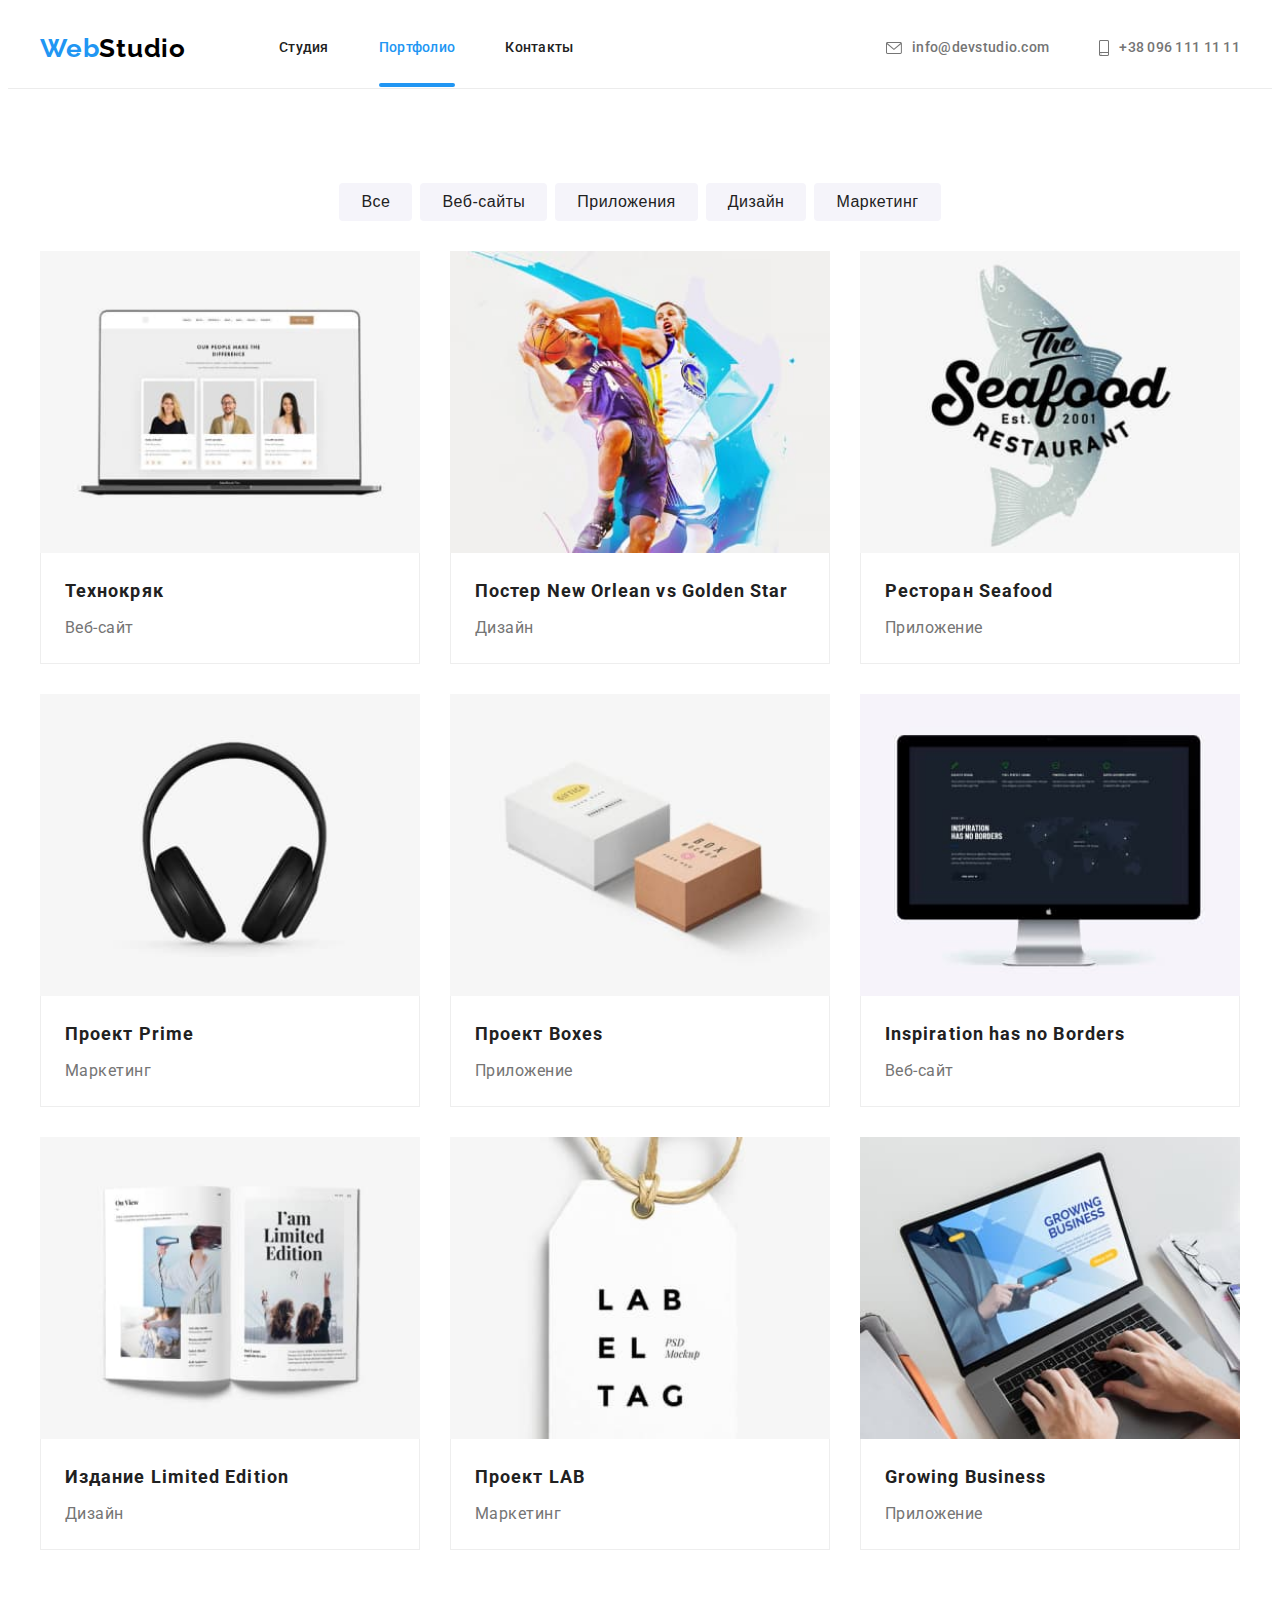
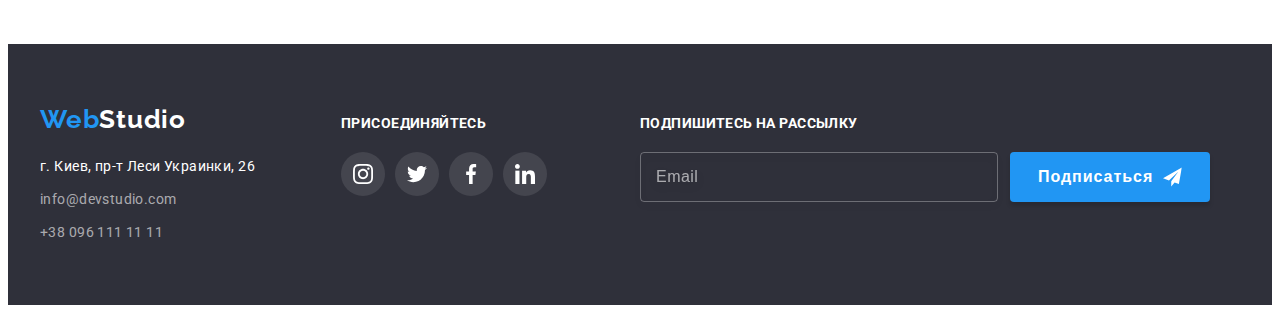
==== portfolio.html @ e5c290c8 "Добавлен адаптив" ====
<!DOCTYPE html>
<html lang="ru">
<head>
    <meta charset="UTF-8">
    <meta http-equiv="X-UA-Compatible" content="IE=edge">
    <meta name="viewport" content="width=device-width, initial-scale=1.0">
    <title>Студия</title>
    <link rel="stylesheet" href="https://cdnjs.cloudflare.com/ajax/libs/modern-normalize/1.0.0/modern-normalize.min.css"
        integrity="sha512-ISS7cAi1PEhQ8jnbJpJZMd29NlhNj4AWYyLOSp2CE/CsHxTCu+r+t0D2yoJudVrd0/8fTVPUVDzY5Tvli75u/g=="
        crossorigin="anonymous" />
    <link rel="preconnect" href="https://fonts.gstatic.com">
    <link href="https://fonts.googleapis.com/css2?family=Raleway:wght@700&family=Roboto:wght@400;500;700;900&display=swap"
        rel="stylesheet">
    <link rel="stylesheet" href="./css/portfolio.min.css">
</head>
<body>
 
    <header class="header">
        <div class="container">
            <nav class="navigation">
                <!--Логотип-->
                <a class="logo link" href="./index.html"><span lang="en">Web<span
                            class="logo_theme_white">Studio</span></span></a>
    
                <!--Главное меню-->
                <ul class="navigation-list list">
                    <li class="navigation-list__item">
                        <a class="navigation-list__link link" href="./index.html">Студия</a>
                    </li>
                    <li class="navigation-list__item">
                        <a class="navigation-list__link link current" href="./portfolio.html">Портфолио</a>
                    </li>
                    <li class="navigation-list__item">
                        <a class="navigation-list__link link" href="">Контакты</a>
                    </li>
                </ul>
            </nav>
            <button type="button" class="burger-btn" data-menu-button>
                <svg class="burger-btn__icon">
                    <use href="./images/icons.svg#icon-burger"></use>
                </svg>
            </button>
    
            <!--Контакты-->
            <ul class="contact-list list">
                <li class="contact-list__item">
                    <a class="contact-list__link link" href="mailto:info@devstudio.com">
                        <svg class="contact-list__icon mail-icon" width="16" height="12">
                            <use href="./images/icons.svg#envelope"></use>
                        </svg>
                        info@devstudio.com</a>
                </li>
                <li class="contact-list__item">
                    <a class="contact-list__link link" href="tel:+380961111111">
                        <svg class="contact-list__icon tel-icon" width="10" height="16">
                            <use href="./images/icons.svg#smartphone"></use>
                        </svg>
                        +38 096 111 11 11</a>
                </li>
            </ul>
        </div>
        <!--МОБИЛЬНОЕ МЕНЮ-->
        <div class="mobile-menu" data-menu>
            <button type="button" class="mobile-menu__close-btn" data-menu-close>
                <svg class="mobile-menu__icon">
                    <use href="./images/icons.svg#modal-close-btn"></use>
                </svg>
            </button>
            <ul class="mobile-menu__list list">
                <li class="mobile-menu__item">
                    <a href="./index.html" class="mobile-menu__link link">Студия</a>
                </li>
                <li class="mobile-menu__item">
                    <a href="./portfolio.html" class="mobile-menu__link link current">Портфолио</a>
                </li>
                <li class="mobile-menu__item">
                    <a href="" class="mobile-menu__link link">Контакты</a>
                </li>
            </ul>
            <ul class="mobile-contact-list list">
                <li class="mobile-contact-list__item">
                    <a class="mobile-contact-list__link link current-tel" href="tel:+380961111111">
                        +38 096 111 11 11</a>
                </li>
                <li class="mobile-contact-list__item">
                    <a class="mobile-contact-list__link link" href="mailto:info@devstudio.com">
                        info@devstudio.com</a>
                </li>
            </ul>
            <ul class="mobile-social-list list">
                <li class="mobile-social-list__item">
                    <a href="" class="mobile-social-list__link link">Instagram</a>
                </li>
                <li class="mobile-social-list__item">
                    <a href="" class="mobile-social-list__link link">Twitter</a>
                </li>
                <li class="mobile-social-list__item">
                    <a href="" class="mobile-social-list__link link">Facebook</a>
                </li>
                <li class="mobile-social-list__item">
                    <a href="" class="mobile-social-list__link link">LinkedIn</a>
                </li>
            </ul>
        </div>
    </header>

    <main>
        <section class="section">
            <div class="container">

            <h1 class="visually-hidden">Портфолио</h1>

            <!--Кнопки-фильтры-->
            <ul class="filter-list list">
                <li class="filter-list__item">
                    <button class="filter-list__portfolio-btn" type="button">Все</button>
                </li>
                <li class="filter-list__item">
                    <button class="filter-list__portfolio-btn" type="button">Веб-сайты</button>
                </li>
                <li class="filter-list__item">
                    <button class="filter-list__portfolio-btn" type="button">Приложения</button>
                </li>
                <li class="filter-list__item">
                    <button class="filter-list__portfolio-btn" type="button">Дизайн</button>
                </li>
                <li class="filter-list__item">
                    <button class="filter-list__portfolio-btn" type="button">Маркетинг</button>
                </li>
            </ul>

            <!--Карточки портфолио-->

            <h2 class="visually-hidden">Примеры работ</h2>

            <ul class="work-list list">
                <li class="work-list__item">
                    <a class="work-list__link link" href="">
                        <div class="work-list__content-wrapper">
                            <picture>
                                <source srcset="./images/portfolio/desktop/portfolio-1.jpg 1x, ./images/portfolio/desktop/portfolio-1@2x.jpg 2x"
                                    media="(min-width: 1200px)">
                                <source srcset="./images/portfolio/tablet/portfolio-1.jpg 1x, ./images/portfolio/tablet/portfolio-1@2x.jpg 2x"
                                    media="(min-width: 768px)">
                                <source srcset="./images/portfolio/mobile/portfolio-1.jpg 1x, ./images/portfolio/mobile/portfolio-1@2x.jpg 2x"
                                    media="(min-width: 480px)">
                                <img class="work-list__img" src="./images/portfolio/desktop/portfolio-1.jpg" alt="Изображение сайта Технокряк" />
                            </picture>
                            <p class="overlay">Технокряк это современная площадка распространения коронавируса. Компании используют эту платформу
                                для цифрового шпионажа и атак на защищённые сервера конкурентов.</p>
                        </div>
                        <div class="work-card">
                        <h3 class="work-card__title">Технокряк</h3>
                        <p class="work-card__product">Веб-сайт</p>
                        </div>
                    </a>
                </li>
                <li class="work-list__item">
                    <a class="work-list__link link" href="">
                        <div class="work-list__content-wrapper">
                            <picture>
                                <source srcset="./images/portfolio/desktop/portfolio-2.jpg 1x, ./images/portfolio/desktop/portfolio-2@2x.jpg 2x"
                                    media="(min-width: 1200px)">
                                <source srcset="./images/portfolio/tablet/portfolio-2.jpg 1x, ./images/portfolio/tablet/portfolio-2@2x.jpg 2x"
                                    media="(min-width: 768px)">
                                <source srcset="./images/portfolio/mobile/portfolio-2.jpg 1x, ./images/portfolio/mobile/portfolio-2@2x.jpg 2x"
                                    media="(min-width: 480px)">
                                <img class="work-list__img" src="./images/portfolio/desktop/portfolio-2.jpg" alt="Два баскетболиста с мячом" />
                            </picture>
                            <p class="overlay">Технокряк это современная площадка распространения коронавируса. Компании используют эту платформу
                                для цифрового шпионажа и атак на защищённые сервера конкурентов.</p>
                        </div>
                        <div class="work-card">
                        <h3 class="work-card__title">Постер <span lang="en">New Orlean vs Golden Star</span></h3>
                        <p class="work-card__product">Дизайн</p>
                        </div>
                    </a>
                </li>
                <li class="work-list__item">
                    <a class="work-list__link link" href="">
                        <div class="work-list__content-wrapper">
                            <picture>
                                <source srcset="./images/portfolio/desktop/portfolio-3.jpg 1x, ./images/portfolio/desktop/portfolio-3@2x.jpg 2x"
                                    media="(min-width: 1200px)">
                                <source srcset="./images/portfolio/tablet/portfolio-3.jpg 1x, ./images/portfolio/tablet/portfolio-3@2x.jpg 2x"
                                    media="(min-width: 768px)">
                                <source srcset="./images/portfolio/mobile/portfolio-3.jpg 1x, ./images/portfolio/mobile/portfolio-3@2x.jpg 2x"
                                    media="(min-width: 480px)">
                                <img class="work-list__img" src="./images/portfolio/desktop/portfolio-3.jpg" alt="Логотип рыбного ресторана" />
                            </picture>
                            <p class="overlay">Технокряк это современная площадка распространения коронавируса. Компании используют эту платформу
                                для цифрового шпионажа и атак на защищённые сервера конкурентов.</p>
                        </div>
                        <div class="work-card">
                        <h3 class="work-card__title">Ресторан <span lang="en">Seafood</span></h3>
                        <p class="work-card__product">Приложение</p>
                        </div>
                    </a>
                </li>
                <li class="work-list__item">
                    <a class="work-list__link link" href="">
                        <div class="work-list__content-wrapper">
                            <picture>
                                <source srcset="./images/portfolio/desktop/portfolio-4.jpg 1x, ./images/portfolio/desktop/portfolio-4@2x.jpg 2x"
                                    media="(min-width: 1200px)">
                                <source srcset="./images/portfolio/tablet/portfolio-4.jpg 1x, ./images/portfolio/tablet/portfolio-4@2x.jpg 2x"
                                    media="(min-width: 768px)">
                                <source srcset="./images/portfolio/mobile/portfolio-4.jpg 1x, ./images/portfolio/mobile/portfolio-4@2x.jpg 2x"
                                    media="(min-width: 480px)">
                                <img class="work-list__img" src="./images/portfolio/desktop/portfolio-4.jpg" alt="Наушники" />
                            </picture>
                            <p class="overlay">Технокряк это современная площадка распространения коронавируса. Компании используют эту платформу
                                для цифрового шпионажа и атак на защищённые сервера конкурентов.</p>
                        </div>
                        <div class="work-card">
                        <h3 class="work-card__title">Проект <span lang="en">Prime</span></h3>
                        <p class="work-card__product">Маркетинг</p>
                        </div>
                    </a>
                </li>
                <li class="work-list__item">
                    <a class="work-list__link link" href="">
                        <div class="work-list__content-wrapper">
                            <picture>
                                <source srcset="./images/portfolio/desktop/portfolio-5.jpg 1x, ./images/portfolio/desktop/portfolio-5@2x.jpg 2x"
                                    media="(min-width: 1200px)">
                                <source srcset="./images/portfolio/tablet/portfolio-5.jpg 1x, ./images/portfolio/tablet/portfolio-5@2x.jpg 2x"
                                    media="(min-width: 768px)">
                                <source srcset="./images/portfolio/mobile/portfolio-5.jpg 1x, ./images/portfolio/mobile/portfolio-5@2x.jpg 2x"
                                    media="(min-width: 480px)">
                                <img class="work-list__img" src="./images/portfolio/desktop/portfolio-5.jpg" alt="Две коробки" />
                            </picture>
                            <p class="overlay">Технокряк это современная площадка распространения коронавируса. Компании используют эту платформу
                                для цифрового шпионажа и атак на защищённые сервера конкурентов.</p>
                        </div>
                        <div class="work-card">
                        <h3 class="work-card__title">Проект <span lang="en">Boxes</span></h3>
                        <p class="work-card__product">Приложение</p>
                        </div>
                    </a>
                </li>
                <li class="work-list__item">
                    <a class="work-list__link link" href="">
                        <div class="work-list__content-wrapper">
                            <picture>
                                <source srcset="./images/portfolio/desktop/portfolio-6.jpg 1x, ./images/portfolio/desktop/portfolio-6@2x.jpg 2x"
                                    media="(min-width: 1200px)">
                                <source srcset="./images/portfolio/tablet/portfolio-6.jpg 1x, ./images/portfolio/tablet/portfolio-6@2x.jpg 2x"
                                    media="(min-width: 768px)">
                                <source srcset="./images/portfolio/mobile/portfolio-6.jpg 1x, ./images/portfolio/mobile/portfolio-6@2x.jpg 2x"
                                    media="(min-width: 480px)">
                                <img class="work-list__img" src="./images/portfolio/desktop/portfolio-6.jpg" alt="Монитор" />
                            </picture>
                            <p class="overlay">Технокряк это современная площадка распространения коронавируса. Компании используют эту платформу
                                для цифрового шпионажа и атак на защищённые сервера конкурентов.</p>
                        </div>
                        <div class="work-card">
                        <h3 class="work-card__title" lang="en">Inspiration has no Borders</h3>
                        <p class="work-card__product">Веб-сайт</p>
                        </div>
                    </a>
                </li>
                <li class="work-list__item">
                    <a class="work-list__link link" href="">
                        <div class="work-list__content-wrapper">
                            <picture>
                                <source srcset="./images/portfolio/desktop/portfolio-7.jpg 1x, ./images/portfolio/desktop/portfolio-7@2x.jpg 2x"
                                    media="(min-width: 1200px)">
                                <source srcset="./images/portfolio/tablet/portfolio-7.jpg 1x, ./images/portfolio/tablet/portfolio-7@2x.jpg 2x"
                                    media="(min-width: 768px)">
                                <source srcset="./images/portfolio/mobile/portfolio-7.jpg 1x, ./images/portfolio/mobile/portfolio-7@2x.jpg 2x"
                                    media="(min-width: 480px)">
                                <img class="work-list__img" src="./images/portfolio/desktop/portfolio-7.jpg" alt="Разворот журнала" />
                            </picture>
                            <p class="overlay">Технокряк это современная площадка распространения коронавируса. Компании используют эту платформу
                                для цифрового шпионажа и атак на защищённые сервера конкурентов.</p>
                        </div>
                        <div class="work-card">
                        <h3 class="work-card__title">Издание <span lang="en">Limited Edition</span></h3>
                        <p class="work-card__product">Дизайн</p>
                        </div>
                    </a>
                </li>
                <li class="work-list__item">
                    <a class="work-list__link link" href="">
                        <div class="work-list__content-wrapper">
                            <picture>
                                <source srcset="./images/portfolio/desktop/portfolio-8.jpg 1x, ./images/portfolio/desktop/portfolio-8@2x.jpg 2x"
                                    media="(min-width: 1200px)">
                                <source srcset="./images/portfolio/tablet/portfolio-8.jpg 1x, ./images/portfolio/tablet/portfolio-8@2x.jpg 2x"
                                    media="(min-width: 768px)">
                                <source srcset="./images/portfolio/mobile/portfolio-8.jpg 1x, ./images/portfolio/mobile/portfolio-8@2x.jpg 2x"
                                    media="(min-width: 480px)">
                                <img class="work-list__img" src="./images/portfolio/desktop/portfolio-8.jpg" alt="Белая бирка" />
                            </picture>
                            <p class="overlay">Технокряк это современная площадка распространения коронавируса. Компании используют эту платформу
                                для цифрового шпионажа и атак на защищённые сервера конкурентов.</p>
                        </div>
                        <div class="work-card">
                        <h3 class="work-card__title">Проект <span lang="en">LAB</span></h3>
                        <p class="work-card__product">Маркетинг</p>
                        </div>
                    </a>
                </li>
                <li class="work-list__item">
                    <a class="work-list__link link" href="">
                        <div class="work-list__content-wrapper">
                            <picture>
                                <source srcset="./images/portfolio/desktop/portfolio-9.jpg 1x, ./images/portfolio/desktop/portfolio-9@2x.jpg 2x"
                                    media="(min-width: 1200px)">
                                <source srcset="./images/portfolio/tablet/portfolio-9.jpg 1x, ./images/portfolio/tablet/portfolio-9@2x.jpg 2x"
                                    media="(min-width: 768px)">
                                <source srcset="./images/portfolio/mobile/portfolio-9.jpg 1x, ./images/portfolio/mobile/portfolio-9@2x.jpg 2x"
                                    media="(min-width: 480px)">
                                <img class="work-list__img" src="./images/portfolio/desktop/portfolio-9.jpg" alt="Ноутбук" />
                            </picture>
                            <p class="overlay">Технокряк это современная площадка распространения коронавируса. Компании используют эту платформу
                                для цифрового шпионажа и атак на защищённые сервера конкурентов.</p>
                        </div>
                        <div class="work-card">
                        <h3 class="work-card__title" lang="en">Growing Business</h3>
                        <p class="work-card__product">Приложение</p>
                        </div>
                    </a>
                </li>
            </ul>
            </div>
        </section>   
    </main>
    <!--Подвал сайта-->
<footer class="footer">
    <div class="container footer-flex">
        <div class="address-container">
            <!--Логотип-->
            <a class="logo link" href="./index.html"><span lang="en">Web<span
                        class="logo_theme_dark">Studio</span></span></a>
            <!--Контакты-->
            <address class="address">
                <ul class="address-list list">
                    <li class="address-list__item">
                        <p class="fact-address">г. Киев, пр-т Леси Украинки, 26</p>
                    </li>
                    <li class="address-list__item">
                        <a class="contact link" href="mailto:info@devstudio.com">info@devstudio.com</a>
                    </li>
                    <li class="address-list__item">
                        <a class="contact link" href="tel:+380961111111">+38 096 111 11 11</a>
                    </li>
                </ul>
            </address>
        </div>
        <div class="social-link-container">
            <b class="join">присоединяйтесь</b>
            <ul class="social-list list">
                <li class="social-list__item">
                    <a class="social-list__link footer-social-link link" href="">
                        <svg class="social-list__icon footer-svg">
                            <use href="./images/icons.svg#instagram"></use>
                        </svg>
                    </a>
                </li>
                <li class="social-list__item">
                    <a class="social-list__link footer-social-link link" href="">
                        <svg class="social-list__icon footer-svg">
                            <use href="./images/icons.svg#twitter"></use>
                        </svg>
                    </a>
                </li>
                <li class="social-list__item">
                    <a class="social-list__link footer-social-link link" href="">
                        <svg class="social-list__icon footer-svg">
                            <use href="./images/icons.svg#facebook"></use>
                        </svg>
                    </a>
                </li>
                <li class="social-list__item">
                    <a class="social-list__link footer-social-link link" href="">
                        <svg class="social-list__icon footer-svg">
                            <use href="./images/icons.svg#linkedin"></use>
                        </svg>
                    </a>
                </li>
            </ul>

        </div>
        <div class="footer-modal-form-container">
            <b class="join">Подпишитесь на рассылку</b>
            <form action="#" class="footer-modal-form">
                <input type="email" name="user-email" class="footer-modal-form__input" placeholder="Email" required
                    pattern="([A-z0-9_.-]{1,})@([A-z0-9_.-]{1,}).([A-z]{2,8})" title="test@gmail.com">
                <button type="submit" class="footer-modal-form__btn">Подписаться
                    <svg class="footer-modal-form__icon" width="24" height="24">
                        <use href="./images/icons.svg#icon-send"></use>
                    </svg>
                </button>
            </form>
        </div>
    </div>
</footer>
<script src="./js/mobile-menu.js"></script>
</body>
</html>
---- css/portfolio.min.css ----
:root{--main-font: 'Roboto', sans-serif;--secondary-font: 'Raleway', sans-serif;--accent-color: #2196f3;--main-color: #212121;--secondary-color: #757575;--third-color: #ffffff;--header-logo-color: #000000;--footer-contact-color: rgba(255, 255, 255, 0.6);--dark-background-color: #2f303a;--hero-background-color: #c4c4c4;--features-background-color: #f5f4fa;--icon-color: #afb1b8}.visually-hidden{position:absolute !important;clip:rect(1px 1px 1px 1px);clip:rect(1px, 1px, 1px, 1px);padding:0 !important;border:0 !important;height:1px !important;width:1px !important;overflow:hidden}body{font-family:var(--main-font);font-weight:500;font-size:14px;line-height:1.14}h1,h2,h3,h4,h5,h6,p{margin:0}ul,ol{margin:0;padding:0}img{display:block}@media screen and (max-width: 1199px){.section{padding-top:60px;padding-bottom:60px}}@media screen and (min-width: 1200px){.section{padding-top:94px;padding-bottom:94px}}.link{text-decoration:none}.list{list-style:none}.address{font-style:normal}.container{padding-left:15px;padding-right:15px}.header .container{display:flex;align-items:center;justify-content:space-between}@media screen and (min-width: 480px){.container{width:480px;margin:0 auto}}@media screen and (min-width: 768px){.container{width:768px}}@media screen and (min-width: 1200px){.container{width:1200px}}.logo{font-family:var(--secondary-font);font-weight:700;font-size:24px;line-height:1.17;letter-spacing:0.03em;color:var(--accent-color)}.footer .logo{margin-right:0}@media screen and (min-width: 768px){.logo{margin-right:88px}}@media screen and (min-width: 1200px){.logo{font-size:26px;line-height:1.19;margin-right:93px}}.logo_theme_white{color:var(--header-logo-color)}.logo_theme_dark{color:var(--third-color)}.filter-list{display:flex;flex-wrap:wrap;align-items:center;justify-content:flex-start;margin-bottom:40px}.filter-list__item:not(:last-child){margin-right:8px}.filter-list__item:nth-last-child(-n+2){margin-top:15px}.filter-list__portfolio-btn{font-weight:500;font-size:16px;line-height:1.63;text-align:center;letter-spacing:0.03em;cursor:pointer;background-color:#f5f4fa;border-radius:4px;color:var(--main-color);padding:6px 22px;border:none;transition:background-color 250ms cubic-bezier(0.4, 0, 0.2, 1),color 250ms cubic-bezier(0.4, 0, 0.2, 1),box-shadow 250ms cubic-bezier(0.4, 0, 0.2, 1)}.filter-list__portfolio-btn:hover,.filter-list__portfolio-btn:focus{background-color:var(--accent-color);color:var(--third-color);box-shadow:0px 3px 1px rgba(0,0,0,0.1),0px 1px 2px rgba(0,0,0,0.08),0px 2px 2px rgba(0,0,0,0.12)}@media screen and (min-width: 768px){.filter-list{flex-wrap:nowrap;justify-content:center;margin-bottom:30px}.filter-list__item:nth-last-child(-n+2){margin-top:0}}.work-list{display:flex;flex-direction:column;justify-content:center;align-items:center}.work-list__item:not(:last-child){margin-bottom:30px}.work-list__link{display:block;transition:box-shadow 250ms cubic-bezier(0.4, 0, 0.2, 1)}.work-list__link:hover,.work-list__link:focus{box-shadow:0px 1px 1px rgba(0,0,0,0.12),0px 4px 4px rgba(0,0,0,0.06),1px 4px 6px rgba(0,0,0,0.16)}.work-list__content-wrapper{position:relative;overflow:hidden}.work-card{padding:20px 24px;border:1px solid #eeeeee;box-sizing:border-box;border-top:none}.work-card__title{font-weight:700;font-size:18px;line-height:2;letter-spacing:0.06em;color:var(--main-color);margin-bottom:4px}.work-card__product{font-weight:400;font-size:16px;line-height:1.88;letter-spacing:0.03em;color:var(--secondary-color)}.overlay{position:absolute;top:0;left:0;background-color:rgba(33,150,243,0.9);color:var(--third-color);padding:77px 24px;height:100%;font-weight:400;font-size:18px;line-height:1.56;letter-spacing:0.03em;transform:translateY(100%);transition:transform 250ms cubic-bezier(0.4, 0, 0.2, 1)}.work-list__link:hover .overlay,.work-list__link:focus .overlay{transform:translateY(0%)}.work-list__img{min-width:100%;height:auto}@media screen and (min-width: 768px){.work-list{flex-direction:row;flex-wrap:wrap;justify-content:flex-start;margin-left:-30px;margin-top:-30px}.work-list__item{flex-basis:calc(100% / 2 - 30px);margin-left:30px;margin-top:30px}.work-list__item:not(:last-child){margin-bottom:0}.work-list__item:first-child .work-card{height:147px;padding-top:auto;padding-bottom:auto}.overlay{padding:49px 24px}}@media screen and (min-width: 1200px){.work-list__item{flex-basis:calc(100% / 3 - 30px)}.work-list__item:first-child .work-card{height:111px}.overlay{padding:63px 24px}}.social-list{display:flex;justify-content:center;align-items:center}.social-list__icon{width:20px;height:20px;fill:var(--icon-color);transition:fill 250ms cubic-bezier(0.4, 0, 0.2, 1)}.social-list__link:hover .social-list__icon,.social-list__link:focus .social-list__icon{fill:var(--third-color)}.social-list__link{display:flex;justify-content:center;align-items:center;width:44px;height:44px;border-radius:50%;background-color:var(--third-color);transition:background-color 250ms cubic-bezier(0.4, 0, 0.2, 1)}.social-list__link:hover,.social-list__link:focus{background-color:var(--accent-color)}.social-list__item:not(:last-child){margin-right:22px}@media screen and (min-width: 1200px){.social-list__item:not(:last-child){margin-right:10px}}.header{border-bottom:1px solid #ececec;padding-top:16px;padding-bottom:16px}@media screen and (max-width: 767px){.navigation-list{display:none}.contact-list{display:none}.burger-btn{background-color:transparent;border:none;padding:0;height:40px;cursor:pointer;transition:fill 250ms cubic-bezier(0.4, 0, 0.2, 1)}.burger-btn__icon{width:40px;height:40px}.burger-btn:focus{fill:var(--accent-color)}.mobile-menu{position:fixed;top:0;left:50%;width:100vw;max-width:480px;height:100vh;background-color:var(--third-color);padding:48px 40px;opacity:0;visibility:hidden;pointer-events:none;transform:translateX(-50%);transition:opacity 250ms cubic-bezier(0.4, 0, 0.2, 1)}.is-open{opacity:1;visibility:visible;pointer-events:auto;transform:translateX(-50%)}.mobile-menu__link{font-weight:500;font-size:40px;line-height:1.175;letter-spacing:0.02em;color:var(--main-color)}.mobile-menu__item:not(:last-child){margin-bottom:32px}.mobile-contact-list__link{font-weight:500;font-size:24px;line-height:1.17;letter-spacing:0.02em;color:var(--secondary-color)}.current-tel{font-weight:500;font-size:34px;line-height:1.18;letter-spacing:0.02em;color:var(--accent-color)}.mobile-contact-list{margin-top:302px;margin-bottom:64px}.mobile-contact-list__item:not(:last-child){margin-bottom:32px}.mobile-social-list__link{font-weight:500;font-size:18px;line-height:1.22;letter-spacing:0.02em;color:var(--accent-color)}.mobile-social-list{display:flex;align-items:center}.mobile-social-list__item:not(:last-child){margin-right:10px;padding-right:10px;border-right:1px solid rgba(33,33,33,0.2)}.mobile-menu__close-btn{position:absolute;display:flex;justify-content:center;align-items:center;top:10px;right:15px;background-color:transparent;border:none;padding:0;cursor:pointer;transition:fill 250ms cubic-bezier(0.4, 0, 0.2, 1)}.mobile-menu__close-btn:focus{fill:var(--accent-color)}.mobile-menu__icon{width:40px;height:40px}.current{color:var(--accent-color)}}@media screen and (min-width: 768px){.mobile-menu{display:none}.burger-btn{display:none}.navigation{display:flex;align-items:center}.navigation-list{display:flex;align-items:center}.navigation-list__item:not(:last-child){margin-right:50px}.navigation-list__link{letter-spacing:0.02em;color:var(--main-color);padding-top:32px;padding-bottom:32px;transition:color 250ms cubic-bezier(0.4, 0, 0.2, 1)}.navigation-list__link:hover,.navigation-list__link:focus{color:var(--accent-color)}.current{color:var(--accent-color);position:relative}.current::after{content:'';position:absolute;display:block;width:100%;height:4px;background-color:var(--accent-color);border-radius:2px;bottom:0;left:0}.contact-list{margin-left:auto}.contact-list__item:not(:last-child){margin-bottom:10px}.contact-list__link{font-size:12px;line-height:1.17;letter-spacing:0.02em;color:var(--secondary-color);display:flex;align-items:center;transition:color 250ms cubic-bezier(0.4, 0, 0.2, 1),fill 250ms cubic-bezier(0.4, 0, 0.2, 1)}.contact-list__link:hover,.contact-list__link:focus{color:var(--accent-color);fill:var(--accent-color)}.contact-list__icon{display:inline-flex;fill:currentColor;margin-right:8px}.mail-icon{width:14px;height:10px}.tel-icon{width:10px;height:14px}}@media screen and (min-width: 1200px){.header{padding-top:0;padding-bottom:0}.contact-list{display:flex;align-items:center}.contact-list__item:not(:last-child){margin-right:50px}.contact-list__item:first-child{margin-bottom:0}.contact-list__link{font-size:14px;line-height:1.14;padding-top:32px;padding-bottom:32px}.contact-list__icon{margin-right:10px}.mail-icon{width:16px;height:12px}.tel-icon{width:10px;height:16px}}.footer{background-color:var(--dark-background-color);padding-top:60px;padding-bottom:60px}.footer-flex{display:flex;flex-direction:column}@media screen and (max-width: 1199px){.footer-flex{text-align:center}}@media screen and (min-width: 768px){.footer-flex{flex-direction:row}}@media screen and (min-width: 768px) and (max-width: 1199px){.footer-flex{flex-wrap:wrap;align-items:baseline}}.fact-address,.contact{font-weight:400;line-height:1.71;letter-spacing:0.03em}.fact-address{color:var(--third-color)}.contact{color:var(--footer-contact-color);transition:color 250ms cubic-bezier(0.4, 0, 0.2, 1)}.contact:hover,.contact:focus{color:var(--accent-color)}.address{margin-top:20px}.address-list__item:not(:last-child){margin-bottom:9px}.social-link-container{margin-top:60px}.join{display:inline-block;font-weight:700;letter-spacing:0.03em;text-transform:uppercase;color:var(--third-color);margin-bottom:20px}.footer-social-link{background-color:rgba(255,255,255,0.1)}.footer-svg{fill:var(--third-color)}.footer-modal-form-container{display:block;margin-top:60px}.footer-modal-form{display:flex;flex-direction:column;align-items:center}.footer-modal-form__input{width:450px;height:50px;border:1px solid rgba(255,255,255,0.3);box-sizing:border-box;filter:drop-shadow(0px 4px 4px rgba(0,0,0,0.15));border-radius:4px;background-color:transparent;color:var(--third-color);padding:15px}.footer-modal-form__input::placeholder{font-weight:400;font-size:16px;line-height:1.25;display:flex;align-items:center;letter-spacing:0.03em;color:rgba(255,255,255,0.6)}.footer-modal-form__btn{font-weight:700;font-size:16px;line-height:1.88;text-align:center;letter-spacing:0.06em;cursor:pointer;width:200px;height:50px;background-color:var(--accent-color);box-shadow:0px 4px 4px rgba(0,0,0,0.15);border-radius:4px;border:none;margin-top:20px;padding:10px 28px;display:flex;justify-content:center;align-items:center;color:var(--third-color);transition:background-color 250ms cubic-bezier(0.4, 0, 0.2, 1)}.footer-modal-form__btn:hover,.footer-modal-form__btn:focus{background-color:#188ce8;outline:none}.footer-modal-form__icon{margin-left:10px}@media screen and (min-width: 768px){.social-link-container{margin-left:165px;margin-top:0}.address-container{margin-left:61px}.footer-modal-form-container{margin-left:auto;margin-right:auto}.address-list__item:not(:last-child){margin-bottom:8px}}@media screen and (min-width: 1200px){.social-link-container{margin-left:70px}.address-container{margin-left:0}.address-list__item:not(:last-child){margin-bottom:9px}.footer-modal-form-container{margin-top:0px;margin-left:93px;margin-right:0}.footer-modal-form{flex-direction:row}.footer-modal-form__btn{margin-top:0;margin-left:12px}.footer-flex{align-items:baseline}.address-container{width:231px}.footer-modal-form__input{width:358px}}
/*# sourceMappingURL=portfolio.min.css.map */
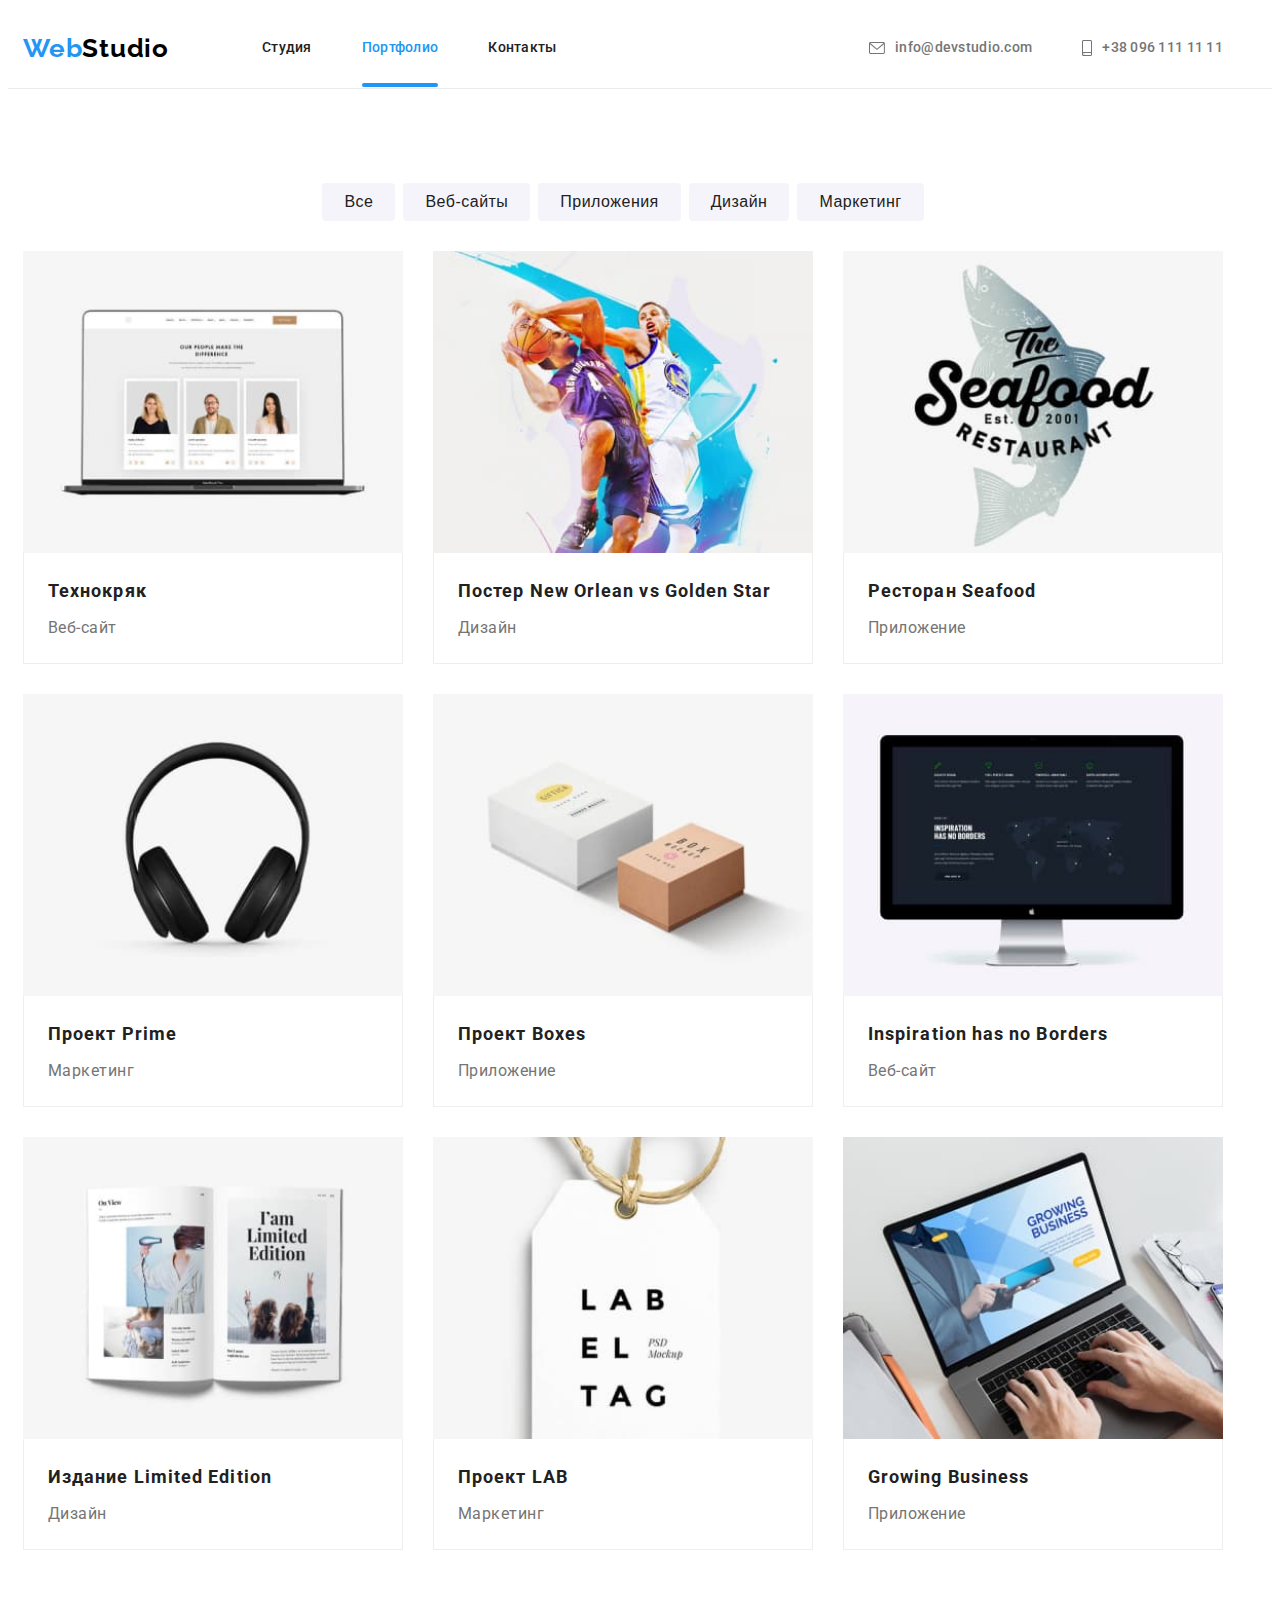
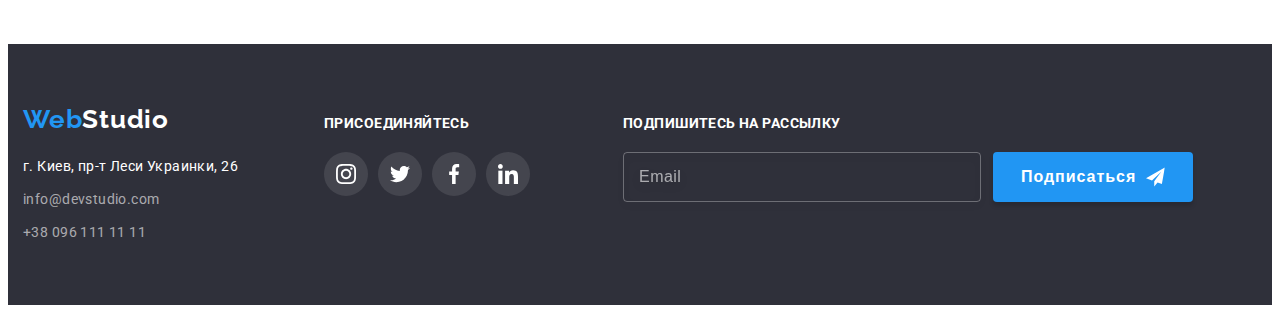
==== commit b79b9aa2: "Правки к адаптиву на 320px" ====
--- a/portfolio.html
+++ b/portfolio.html
@@ -143,7 +143,7 @@
                                 <source srcset="./images/portfolio/tablet/portfolio-1.jpg 1x, ./images/portfolio/tablet/portfolio-1@2x.jpg 2x"
                                     media="(min-width: 768px)">
                                 <source srcset="./images/portfolio/mobile/portfolio-1.jpg 1x, ./images/portfolio/mobile/portfolio-1@2x.jpg 2x"
-                                    media="(min-width: 480px)">
+                                    media="(min-width: 320px)">
                                 <img class="work-list__img" src="./images/portfolio/desktop/portfolio-1.jpg" alt="Изображение сайта Технокряк" />
                             </picture>
                             <p class="overlay">Технокряк это современная площадка распространения коронавируса. Компании используют эту платформу
@@ -164,7 +164,7 @@
                                 <source srcset="./images/portfolio/tablet/portfolio-2.jpg 1x, ./images/portfolio/tablet/portfolio-2@2x.jpg 2x"
                                     media="(min-width: 768px)">
                                 <source srcset="./images/portfolio/mobile/portfolio-2.jpg 1x, ./images/portfolio/mobile/portfolio-2@2x.jpg 2x"
-                                    media="(min-width: 480px)">
+                                    media="(min-width: 320px)">
                                 <img class="work-list__img" src="./images/portfolio/desktop/portfolio-2.jpg" alt="Два баскетболиста с мячом" />
                             </picture>
                             <p class="overlay">Технокряк это современная площадка распространения коронавируса. Компании используют эту платформу
@@ -185,7 +185,7 @@
                                 <source srcset="./images/portfolio/tablet/portfolio-3.jpg 1x, ./images/portfolio/tablet/portfolio-3@2x.jpg 2x"
                                     media="(min-width: 768px)">
                                 <source srcset="./images/portfolio/mobile/portfolio-3.jpg 1x, ./images/portfolio/mobile/portfolio-3@2x.jpg 2x"
-                                    media="(min-width: 480px)">
+                                    media="(min-width: 320px)">
                                 <img class="work-list__img" src="./images/portfolio/desktop/portfolio-3.jpg" alt="Логотип рыбного ресторана" />
                             </picture>
                             <p class="overlay">Технокряк это современная площадка распространения коронавируса. Компании используют эту платформу
@@ -206,7 +206,7 @@
                                 <source srcset="./images/portfolio/tablet/portfolio-4.jpg 1x, ./images/portfolio/tablet/portfolio-4@2x.jpg 2x"
                                     media="(min-width: 768px)">
                                 <source srcset="./images/portfolio/mobile/portfolio-4.jpg 1x, ./images/portfolio/mobile/portfolio-4@2x.jpg 2x"
-                                    media="(min-width: 480px)">
+                                    media="(min-width: 320px)">
                                 <img class="work-list__img" src="./images/portfolio/desktop/portfolio-4.jpg" alt="Наушники" />
                             </picture>
                             <p class="overlay">Технокряк это современная площадка распространения коронавируса. Компании используют эту платформу
@@ -227,7 +227,7 @@
                                 <source srcset="./images/portfolio/tablet/portfolio-5.jpg 1x, ./images/portfolio/tablet/portfolio-5@2x.jpg 2x"
                                     media="(min-width: 768px)">
                                 <source srcset="./images/portfolio/mobile/portfolio-5.jpg 1x, ./images/portfolio/mobile/portfolio-5@2x.jpg 2x"
-                                    media="(min-width: 480px)">
+                                    media="(min-width: 320px)">
                                 <img class="work-list__img" src="./images/portfolio/desktop/portfolio-5.jpg" alt="Две коробки" />
                             </picture>
                             <p class="overlay">Технокряк это современная площадка распространения коронавируса. Компании используют эту платформу
@@ -248,7 +248,7 @@
                                 <source srcset="./images/portfolio/tablet/portfolio-6.jpg 1x, ./images/portfolio/tablet/portfolio-6@2x.jpg 2x"
                                     media="(min-width: 768px)">
                                 <source srcset="./images/portfolio/mobile/portfolio-6.jpg 1x, ./images/portfolio/mobile/portfolio-6@2x.jpg 2x"
-                                    media="(min-width: 480px)">
+                                    media="(min-width: 320px)">
                                 <img class="work-list__img" src="./images/portfolio/desktop/portfolio-6.jpg" alt="Монитор" />
                             </picture>
                             <p class="overlay">Технокряк это современная площадка распространения коронавируса. Компании используют эту платформу
@@ -269,7 +269,7 @@
                                 <source srcset="./images/portfolio/tablet/portfolio-7.jpg 1x, ./images/portfolio/tablet/portfolio-7@2x.jpg 2x"
                                     media="(min-width: 768px)">
                                 <source srcset="./images/portfolio/mobile/portfolio-7.jpg 1x, ./images/portfolio/mobile/portfolio-7@2x.jpg 2x"
-                                    media="(min-width: 480px)">
+                                    media="(min-width: 320px)">
                                 <img class="work-list__img" src="./images/portfolio/desktop/portfolio-7.jpg" alt="Разворот журнала" />
                             </picture>
                             <p class="overlay">Технокряк это современная площадка распространения коронавируса. Компании используют эту платформу
@@ -290,7 +290,7 @@
                                 <source srcset="./images/portfolio/tablet/portfolio-8.jpg 1x, ./images/portfolio/tablet/portfolio-8@2x.jpg 2x"
                                     media="(min-width: 768px)">
                                 <source srcset="./images/portfolio/mobile/portfolio-8.jpg 1x, ./images/portfolio/mobile/portfolio-8@2x.jpg 2x"
-                                    media="(min-width: 480px)">
+                                    media="(min-width: 320px)">
                                 <img class="work-list__img" src="./images/portfolio/desktop/portfolio-8.jpg" alt="Белая бирка" />
                             </picture>
                             <p class="overlay">Технокряк это современная площадка распространения коронавируса. Компании используют эту платформу
@@ -311,7 +311,7 @@
                                 <source srcset="./images/portfolio/tablet/portfolio-9.jpg 1x, ./images/portfolio/tablet/portfolio-9@2x.jpg 2x"
                                     media="(min-width: 768px)">
                                 <source srcset="./images/portfolio/mobile/portfolio-9.jpg 1x, ./images/portfolio/mobile/portfolio-9@2x.jpg 2x"
-                                    media="(min-width: 480px)">
+                                    media="(min-width: 320px)">
                                 <img class="work-list__img" src="./images/portfolio/desktop/portfolio-9.jpg" alt="Ноутбук" />
                             </picture>
                             <p class="overlay">Технокряк это современная площадка распространения коронавируса. Компании используют эту платформу
--- a/css/portfolio.min.css
+++ b/css/portfolio.min.css
@@ -1,2 +1,2 @@
-:root{--main-font: 'Roboto', sans-serif;--secondary-font: 'Raleway', sans-serif;--accent-color: #2196f3;--main-color: #212121;--secondary-color: #757575;--third-color: #ffffff;--header-logo-color: #000000;--footer-contact-color: rgba(255, 255, 255, 0.6);--dark-background-color: #2f303a;--hero-background-color: #c4c4c4;--features-background-color: #f5f4fa;--icon-color: #afb1b8}.visually-hidden{position:absolute !important;clip:rect(1px 1px 1px 1px);clip:rect(1px, 1px, 1px, 1px);padding:0 !important;border:0 !important;height:1px !important;width:1px !important;overflow:hidden}body{font-family:var(--main-font);font-weight:500;font-size:14px;line-height:1.14}h1,h2,h3,h4,h5,h6,p{margin:0}ul,ol{margin:0;padding:0}img{display:block}@media screen and (max-width: 1199px){.section{padding-top:60px;padding-bottom:60px}}@media screen and (min-width: 1200px){.section{padding-top:94px;padding-bottom:94px}}.link{text-decoration:none}.list{list-style:none}.address{font-style:normal}.container{padding-left:15px;padding-right:15px}.header .container{display:flex;align-items:center;justify-content:space-between}@media screen and (min-width: 480px){.container{width:480px;margin:0 auto}}@media screen and (min-width: 768px){.container{width:768px}}@media screen and (min-width: 1200px){.container{width:1200px}}.logo{font-family:var(--secondary-font);font-weight:700;font-size:24px;line-height:1.17;letter-spacing:0.03em;color:var(--accent-color)}.footer .logo{margin-right:0}@media screen and (min-width: 768px){.logo{margin-right:88px}}@media screen and (min-width: 1200px){.logo{font-size:26px;line-height:1.19;margin-right:93px}}.logo_theme_white{color:var(--header-logo-color)}.logo_theme_dark{color:var(--third-color)}.filter-list{display:flex;flex-wrap:wrap;align-items:center;justify-content:flex-start;margin-bottom:40px}.filter-list__item:not(:last-child){margin-right:8px}.filter-list__item:nth-last-child(-n+2){margin-top:15px}.filter-list__portfolio-btn{font-weight:500;font-size:16px;line-height:1.63;text-align:center;letter-spacing:0.03em;cursor:pointer;background-color:#f5f4fa;border-radius:4px;color:var(--main-color);padding:6px 22px;border:none;transition:background-color 250ms cubic-bezier(0.4, 0, 0.2, 1),color 250ms cubic-bezier(0.4, 0, 0.2, 1),box-shadow 250ms cubic-bezier(0.4, 0, 0.2, 1)}.filter-list__portfolio-btn:hover,.filter-list__portfolio-btn:focus{background-color:var(--accent-color);color:var(--third-color);box-shadow:0px 3px 1px rgba(0,0,0,0.1),0px 1px 2px rgba(0,0,0,0.08),0px 2px 2px rgba(0,0,0,0.12)}@media screen and (min-width: 768px){.filter-list{flex-wrap:nowrap;justify-content:center;margin-bottom:30px}.filter-list__item:nth-last-child(-n+2){margin-top:0}}.work-list{display:flex;flex-direction:column;justify-content:center;align-items:center}.work-list__item:not(:last-child){margin-bottom:30px}.work-list__link{display:block;transition:box-shadow 250ms cubic-bezier(0.4, 0, 0.2, 1)}.work-list__link:hover,.work-list__link:focus{box-shadow:0px 1px 1px rgba(0,0,0,0.12),0px 4px 4px rgba(0,0,0,0.06),1px 4px 6px rgba(0,0,0,0.16)}.work-list__content-wrapper{position:relative;overflow:hidden}.work-card{padding:20px 24px;border:1px solid #eeeeee;box-sizing:border-box;border-top:none}.work-card__title{font-weight:700;font-size:18px;line-height:2;letter-spacing:0.06em;color:var(--main-color);margin-bottom:4px}.work-card__product{font-weight:400;font-size:16px;line-height:1.88;letter-spacing:0.03em;color:var(--secondary-color)}.overlay{position:absolute;top:0;left:0;background-color:rgba(33,150,243,0.9);color:var(--third-color);padding:77px 24px;height:100%;font-weight:400;font-size:18px;line-height:1.56;letter-spacing:0.03em;transform:translateY(100%);transition:transform 250ms cubic-bezier(0.4, 0, 0.2, 1)}.work-list__link:hover .overlay,.work-list__link:focus .overlay{transform:translateY(0%)}.work-list__img{min-width:100%;height:auto}@media screen and (min-width: 768px){.work-list{flex-direction:row;flex-wrap:wrap;justify-content:flex-start;margin-left:-30px;margin-top:-30px}.work-list__item{flex-basis:calc(100% / 2 - 30px);margin-left:30px;margin-top:30px}.work-list__item:not(:last-child){margin-bottom:0}.work-list__item:first-child .work-card{height:147px;padding-top:auto;padding-bottom:auto}.overlay{padding:49px 24px}}@media screen and (min-width: 1200px){.work-list__item{flex-basis:calc(100% / 3 - 30px)}.work-list__item:first-child .work-card{height:111px}.overlay{padding:63px 24px}}.social-list{display:flex;justify-content:center;align-items:center}.social-list__icon{width:20px;height:20px;fill:var(--icon-color);transition:fill 250ms cubic-bezier(0.4, 0, 0.2, 1)}.social-list__link:hover .social-list__icon,.social-list__link:focus .social-list__icon{fill:var(--third-color)}.social-list__link{display:flex;justify-content:center;align-items:center;width:44px;height:44px;border-radius:50%;background-color:var(--third-color);transition:background-color 250ms cubic-bezier(0.4, 0, 0.2, 1)}.social-list__link:hover,.social-list__link:focus{background-color:var(--accent-color)}.social-list__item:not(:last-child){margin-right:22px}@media screen and (min-width: 1200px){.social-list__item:not(:last-child){margin-right:10px}}.header{border-bottom:1px solid #ececec;padding-top:16px;padding-bottom:16px}@media screen and (max-width: 767px){.navigation-list{display:none}.contact-list{display:none}.burger-btn{background-color:transparent;border:none;padding:0;height:40px;cursor:pointer;transition:fill 250ms cubic-bezier(0.4, 0, 0.2, 1)}.burger-btn__icon{width:40px;height:40px}.burger-btn:focus{fill:var(--accent-color)}.mobile-menu{position:fixed;top:0;left:50%;width:100vw;max-width:480px;height:100vh;background-color:var(--third-color);padding:48px 40px;opacity:0;visibility:hidden;pointer-events:none;transform:translateX(-50%);transition:opacity 250ms cubic-bezier(0.4, 0, 0.2, 1)}.is-open{opacity:1;visibility:visible;pointer-events:auto;transform:translateX(-50%)}.mobile-menu__link{font-weight:500;font-size:40px;line-height:1.175;letter-spacing:0.02em;color:var(--main-color)}.mobile-menu__item:not(:last-child){margin-bottom:32px}.mobile-contact-list__link{font-weight:500;font-size:24px;line-height:1.17;letter-spacing:0.02em;color:var(--secondary-color)}.current-tel{font-weight:500;font-size:34px;line-height:1.18;letter-spacing:0.02em;color:var(--accent-color)}.mobile-contact-list{margin-top:302px;margin-bottom:64px}.mobile-contact-list__item:not(:last-child){margin-bottom:32px}.mobile-social-list__link{font-weight:500;font-size:18px;line-height:1.22;letter-spacing:0.02em;color:var(--accent-color)}.mobile-social-list{display:flex;align-items:center}.mobile-social-list__item:not(:last-child){margin-right:10px;padding-right:10px;border-right:1px solid rgba(33,33,33,0.2)}.mobile-menu__close-btn{position:absolute;display:flex;justify-content:center;align-items:center;top:10px;right:15px;background-color:transparent;border:none;padding:0;cursor:pointer;transition:fill 250ms cubic-bezier(0.4, 0, 0.2, 1)}.mobile-menu__close-btn:focus{fill:var(--accent-color)}.mobile-menu__icon{width:40px;height:40px}.current{color:var(--accent-color)}}@media screen and (min-width: 768px){.mobile-menu{display:none}.burger-btn{display:none}.navigation{display:flex;align-items:center}.navigation-list{display:flex;align-items:center}.navigation-list__item:not(:last-child){margin-right:50px}.navigation-list__link{letter-spacing:0.02em;color:var(--main-color);padding-top:32px;padding-bottom:32px;transition:color 250ms cubic-bezier(0.4, 0, 0.2, 1)}.navigation-list__link:hover,.navigation-list__link:focus{color:var(--accent-color)}.current{color:var(--accent-color);position:relative}.current::after{content:'';position:absolute;display:block;width:100%;height:4px;background-color:var(--accent-color);border-radius:2px;bottom:0;left:0}.contact-list{margin-left:auto}.contact-list__item:not(:last-child){margin-bottom:10px}.contact-list__link{font-size:12px;line-height:1.17;letter-spacing:0.02em;color:var(--secondary-color);display:flex;align-items:center;transition:color 250ms cubic-bezier(0.4, 0, 0.2, 1),fill 250ms cubic-bezier(0.4, 0, 0.2, 1)}.contact-list__link:hover,.contact-list__link:focus{color:var(--accent-color);fill:var(--accent-color)}.contact-list__icon{display:inline-flex;fill:currentColor;margin-right:8px}.mail-icon{width:14px;height:10px}.tel-icon{width:10px;height:14px}}@media screen and (min-width: 1200px){.header{padding-top:0;padding-bottom:0}.contact-list{display:flex;align-items:center}.contact-list__item:not(:last-child){margin-right:50px}.contact-list__item:first-child{margin-bottom:0}.contact-list__link{font-size:14px;line-height:1.14;padding-top:32px;padding-bottom:32px}.contact-list__icon{margin-right:10px}.mail-icon{width:16px;height:12px}.tel-icon{width:10px;height:16px}}.footer{background-color:var(--dark-background-color);padding-top:60px;padding-bottom:60px}.footer-flex{display:flex;flex-direction:column}@media screen and (max-width: 1199px){.footer-flex{text-align:center}}@media screen and (min-width: 768px){.footer-flex{flex-direction:row}}@media screen and (min-width: 768px) and (max-width: 1199px){.footer-flex{flex-wrap:wrap;align-items:baseline}}.fact-address,.contact{font-weight:400;line-height:1.71;letter-spacing:0.03em}.fact-address{color:var(--third-color)}.contact{color:var(--footer-contact-color);transition:color 250ms cubic-bezier(0.4, 0, 0.2, 1)}.contact:hover,.contact:focus{color:var(--accent-color)}.address{margin-top:20px}.address-list__item:not(:last-child){margin-bottom:9px}.social-link-container{margin-top:60px}.join{display:inline-block;font-weight:700;letter-spacing:0.03em;text-transform:uppercase;color:var(--third-color);margin-bottom:20px}.footer-social-link{background-color:rgba(255,255,255,0.1)}.footer-svg{fill:var(--third-color)}.footer-modal-form-container{display:block;margin-top:60px}.footer-modal-form{display:flex;flex-direction:column;align-items:center}.footer-modal-form__input{width:450px;height:50px;border:1px solid rgba(255,255,255,0.3);box-sizing:border-box;filter:drop-shadow(0px 4px 4px rgba(0,0,0,0.15));border-radius:4px;background-color:transparent;color:var(--third-color);padding:15px}.footer-modal-form__input::placeholder{font-weight:400;font-size:16px;line-height:1.25;display:flex;align-items:center;letter-spacing:0.03em;color:rgba(255,255,255,0.6)}.footer-modal-form__btn{font-weight:700;font-size:16px;line-height:1.88;text-align:center;letter-spacing:0.06em;cursor:pointer;width:200px;height:50px;background-color:var(--accent-color);box-shadow:0px 4px 4px rgba(0,0,0,0.15);border-radius:4px;border:none;margin-top:20px;padding:10px 28px;display:flex;justify-content:center;align-items:center;color:var(--third-color);transition:background-color 250ms cubic-bezier(0.4, 0, 0.2, 1)}.footer-modal-form__btn:hover,.footer-modal-form__btn:focus{background-color:#188ce8;outline:none}.footer-modal-form__icon{margin-left:10px}@media screen and (min-width: 768px){.social-link-container{margin-left:165px;margin-top:0}.address-container{margin-left:61px}.footer-modal-form-container{margin-left:auto;margin-right:auto}.address-list__item:not(:last-child){margin-bottom:8px}}@media screen and (min-width: 1200px){.social-link-container{margin-left:70px}.address-container{margin-left:0}.address-list__item:not(:last-child){margin-bottom:9px}.footer-modal-form-container{margin-top:0px;margin-left:93px;margin-right:0}.footer-modal-form{flex-direction:row}.footer-modal-form__btn{margin-top:0;margin-left:12px}.footer-flex{align-items:baseline}.address-container{width:231px}.footer-modal-form__input{width:358px}}
+:root{--main-font: 'Roboto', sans-serif;--secondary-font: 'Raleway', sans-serif;--accent-color: #2196f3;--main-color: #212121;--secondary-color: #757575;--third-color: #ffffff;--header-logo-color: #000000;--footer-contact-color: rgba(255, 255, 255, 0.6);--dark-background-color: #2f303a;--hero-background-color: #c4c4c4;--features-background-color: #f5f4fa;--icon-color: #afb1b8}.visually-hidden{position:absolute !important;clip:rect(1px 1px 1px 1px);clip:rect(1px, 1px, 1px, 1px);padding:0 !important;border:0 !important;height:1px !important;width:1px !important;overflow:hidden}body{font-family:var(--main-font);font-weight:500;font-size:14px;line-height:1.14}h1,h2,h3,h4,h5,h6,p{margin:0}ul,ol{margin:0;padding:0}img{display:block}@media screen and (max-width: 1199px){.section{padding-top:60px;padding-bottom:60px}}@media screen and (min-width: 1200px){.section{padding-top:94px;padding-bottom:94px}}.link{text-decoration:none}.list{list-style:none}.address{font-style:normal}.container{padding-left:15px;padding-right:15px}.header .container{display:flex;align-items:center;justify-content:space-between}@media screen and (max-width: 767px){.container{max-width:480px;margin:0 auto}}@media screen and (min-width: 768px){.container{width:768px}}@media screen and (min-width: 1200px){.container{width:1200px}}.logo{font-family:var(--secondary-font);font-weight:700;font-size:24px;line-height:1.17;letter-spacing:0.03em;color:var(--accent-color)}.footer .logo{margin-right:0}@media screen and (min-width: 768px){.logo{margin-right:88px}}@media screen and (min-width: 1200px){.logo{font-size:26px;line-height:1.19;margin-right:93px}}.logo_theme_white{color:var(--header-logo-color)}.logo_theme_dark{color:var(--third-color)}.filter-list{display:flex;flex-wrap:wrap;align-items:center;justify-content:flex-start;margin-bottom:40px}.filter-list__item:not(:last-child){margin-right:8px}.filter-list__item:nth-last-child(-n+2){margin-top:15px}.filter-list__portfolio-btn{font-weight:500;font-size:16px;line-height:1.63;text-align:center;letter-spacing:0.03em;cursor:pointer;background-color:#f5f4fa;border-radius:4px;color:var(--main-color);padding:6px 22px;border:none;transition:background-color 250ms cubic-bezier(0.4, 0, 0.2, 1),color 250ms cubic-bezier(0.4, 0, 0.2, 1),box-shadow 250ms cubic-bezier(0.4, 0, 0.2, 1)}.filter-list__portfolio-btn:hover,.filter-list__portfolio-btn:focus{background-color:var(--accent-color);color:var(--third-color);box-shadow:0px 3px 1px rgba(0,0,0,0.1),0px 1px 2px rgba(0,0,0,0.08),0px 2px 2px rgba(0,0,0,0.12)}@media screen and (min-width: 768px){.filter-list{flex-wrap:nowrap;justify-content:center;margin-bottom:30px}.filter-list__item:nth-last-child(-n+2){margin-top:0}}.work-list{display:flex;flex-wrap:wrap;margin-left:-30px;margin-top:-30px;justify-content:center;align-items:center}.work-list__link{display:block;transition:box-shadow 250ms cubic-bezier(0.4, 0, 0.2, 1)}.work-list__link:hover,.work-list__link:focus{box-shadow:0px 1px 1px rgba(0,0,0,0.12),0px 4px 4px rgba(0,0,0,0.06),1px 4px 6px rgba(0,0,0,0.16)}.work-list__content-wrapper{position:relative;overflow:hidden}.work-card{padding:20px 24px;border:1px solid #eeeeee;box-sizing:border-box;border-top:none}.work-card__title{font-weight:700;font-size:18px;line-height:2;letter-spacing:0.06em;color:var(--main-color);margin-bottom:4px}.work-card__product{font-weight:400;font-size:16px;line-height:1.88;letter-spacing:0.03em;color:var(--secondary-color)}.overlay{position:absolute;top:0;left:0;background-color:rgba(33,150,243,0.9);color:var(--third-color);padding:77px 24px;height:100%;font-weight:400;font-size:18px;line-height:1.56;letter-spacing:0.03em;transform:translateY(100%);transition:transform 250ms cubic-bezier(0.4, 0, 0.2, 1)}.work-list__link:hover .overlay,.work-list__link:focus .overlay{transform:translateY(0%)}.work-list__img{width:100%;height:auto}@media screen and (max-width: 767px){.work-list__item{flex-basis:100%;margin-left:30px;margin-top:30px}}@media screen and (min-width: 768px){.work-list{flex-direction:row;justify-content:flex-start}.work-list__item{flex-basis:calc(100% / 2 - 30px);margin-left:30px;margin-top:30px}.work-list__item:not(:last-child){margin-bottom:0}.work-list__item:first-child .work-card{height:147px;padding-top:auto;padding-bottom:auto}.overlay{padding:49px 24px}}@media screen and (min-width: 1200px){.work-list__item{flex-basis:calc(100% / 3 - 30px)}.work-list__item:first-child .work-card{height:111px}.overlay{padding:63px 24px}}.social-list{display:flex;justify-content:center;align-items:center}.social-list__icon{width:20px;height:20px;fill:var(--icon-color);transition:fill 250ms cubic-bezier(0.4, 0, 0.2, 1)}.social-list__link:hover .social-list__icon,.social-list__link:focus .social-list__icon{fill:var(--third-color)}.social-list__link{display:flex;justify-content:center;align-items:center;width:44px;height:44px;border-radius:50%;background-color:var(--third-color);transition:background-color 250ms cubic-bezier(0.4, 0, 0.2, 1)}.social-list__link:hover,.social-list__link:focus{background-color:var(--accent-color)}.social-list__item:not(:last-child){margin-right:22px}@media screen and (min-width: 1200px){.social-list__item:not(:last-child){margin-right:10px}}.header{border-bottom:1px solid #ececec;padding-top:16px;padding-bottom:16px}@media screen and (max-width: 767px){.navigation-list{display:none}.contact-list{display:none}.burger-btn{background-color:transparent;border:none;padding:0;height:40px;cursor:pointer;transition:fill 250ms cubic-bezier(0.4, 0, 0.2, 1)}.burger-btn__icon{width:40px;height:40px}.burger-btn:focus{fill:var(--accent-color)}.mobile-menu{position:fixed;top:0;left:0;width:100vw;height:100vh;z-index:1000;display:flex;flex-direction:column;justify-content:space-between;overflow-y:scroll;background-color:var(--third-color);padding:48px 40px;opacity:0;visibility:hidden;pointer-events:none;transition:opacity 250ms cubic-bezier(0.4, 0, 0.2, 1)}.is-open{opacity:1;visibility:visible;pointer-events:auto}.mobile-menu__link{font-weight:500;font-size:40px;line-height:1.175;letter-spacing:0.02em;color:var(--main-color)}.mobile-menu__item:not(:last-child){margin-bottom:32px}.mobile-contact-list__link{font-weight:500;font-size:24px;line-height:1.17;letter-spacing:0.02em;color:var(--secondary-color)}.current-tel{font-weight:500;font-size:34px;line-height:1.18;letter-spacing:0.02em;color:var(--accent-color)}.mobile-contact-list{margin-top:auto;margin-bottom:64px}.mobile-contact-list__item:not(:last-child){margin-bottom:32px}.mobile-social-list__link{font-weight:500;font-size:18px;line-height:1.22;letter-spacing:0.02em;color:var(--accent-color)}.mobile-social-list{display:flex;align-items:center;flex-wrap:wrap}.mobile-social-list__item:not(:last-child){margin-right:10px;padding-right:10px;border-right:1px solid rgba(33,33,33,0.2)}.mobile-menu__close-btn{position:absolute;display:flex;justify-content:center;align-items:center;top:10px;right:15px;background-color:transparent;border:none;padding:0;cursor:pointer;transition:fill 250ms cubic-bezier(0.4, 0, 0.2, 1)}.mobile-menu__close-btn:focus{fill:var(--accent-color)}.mobile-menu__icon{width:40px;height:40px}.current{color:var(--accent-color)}}@media screen and (min-width: 768px){.mobile-menu{display:none}.burger-btn{display:none}.navigation{display:flex;align-items:center}.navigation-list{display:flex;align-items:center}.navigation-list__item:not(:last-child){margin-right:50px}.navigation-list__link{letter-spacing:0.02em;color:var(--main-color);padding-top:32px;padding-bottom:32px;transition:color 250ms cubic-bezier(0.4, 0, 0.2, 1)}.navigation-list__link:hover,.navigation-list__link:focus{color:var(--accent-color)}.current{color:var(--accent-color);position:relative}.current::after{content:'';position:absolute;display:block;width:100%;height:4px;background-color:var(--accent-color);border-radius:2px;bottom:0;left:0}.contact-list{margin-left:auto}.contact-list__item:not(:last-child){margin-bottom:10px}.contact-list__link{font-size:12px;line-height:1.17;letter-spacing:0.02em;color:var(--secondary-color);display:flex;align-items:center;transition:color 250ms cubic-bezier(0.4, 0, 0.2, 1),fill 250ms cubic-bezier(0.4, 0, 0.2, 1)}.contact-list__link:hover,.contact-list__link:focus{color:var(--accent-color);fill:var(--accent-color)}.contact-list__icon{display:inline-flex;fill:currentColor;margin-right:8px}.mail-icon{width:14px;height:10px}.tel-icon{width:10px;height:14px}}@media screen and (min-width: 1200px){.header{padding-top:0;padding-bottom:0}.contact-list{display:flex;align-items:center}.contact-list__item:not(:last-child){margin-right:50px}.contact-list__item:first-child{margin-bottom:0}.contact-list__link{font-size:14px;line-height:1.14;padding-top:32px;padding-bottom:32px}.contact-list__icon{margin-right:10px}.mail-icon{width:16px;height:12px}.tel-icon{width:10px;height:16px}}.footer{background-color:var(--dark-background-color);padding-top:60px;padding-bottom:60px}.footer-flex{display:flex;flex-direction:column}@media screen and (max-width: 1199px){.footer-flex{text-align:center}}@media screen and (min-width: 768px){.footer-flex{flex-direction:row}}@media screen and (min-width: 768px) and (max-width: 1199px){.footer-flex{flex-wrap:wrap;align-items:baseline}}.fact-address,.contact{font-weight:400;line-height:1.71;letter-spacing:0.03em}.fact-address{color:var(--third-color)}.contact{color:var(--footer-contact-color);transition:color 250ms cubic-bezier(0.4, 0, 0.2, 1)}.contact:hover,.contact:focus{color:var(--accent-color)}.address{margin-top:20px}.address-list__item:not(:last-child){margin-bottom:9px}.social-link-container{margin-top:60px}.join{display:inline-block;font-weight:700;letter-spacing:0.03em;text-transform:uppercase;color:var(--third-color);margin-bottom:20px}.footer-social-link{background-color:rgba(255,255,255,0.1)}.footer-svg{fill:var(--third-color)}.footer-modal-form-container{display:block;margin-top:60px}.footer-modal-form{display:flex;flex-direction:column;align-items:center}.footer-modal-form__input{width:450px;height:50px;border:1px solid rgba(255,255,255,0.3);box-sizing:border-box;filter:drop-shadow(0px 4px 4px rgba(0,0,0,0.15));border-radius:4px;background-color:transparent;color:var(--third-color);padding:15px}@media screen and (max-width: 767px){.footer-modal-form__input{width:100%}}.footer-modal-form__input::placeholder{font-weight:400;font-size:16px;line-height:1.25;display:flex;align-items:center;letter-spacing:0.03em;color:rgba(255,255,255,0.6)}.footer-modal-form__btn{font-weight:700;font-size:16px;line-height:1.88;text-align:center;letter-spacing:0.06em;cursor:pointer;width:200px;height:50px;background-color:var(--accent-color);box-shadow:0px 4px 4px rgba(0,0,0,0.15);border-radius:4px;border:none;margin-top:20px;padding:10px 28px;display:flex;justify-content:center;align-items:center;color:var(--third-color);transition:background-color 250ms cubic-bezier(0.4, 0, 0.2, 1)}.footer-modal-form__btn:hover,.footer-modal-form__btn:focus{background-color:#188ce8;outline:none}.footer-modal-form__icon{margin-left:10px}@media screen and (min-width: 768px){.social-link-container{margin-left:165px;margin-top:0}.address-container{margin-left:61px}.footer-modal-form-container{margin-left:auto;margin-right:auto}.address-list__item:not(:last-child){margin-bottom:8px}}@media screen and (min-width: 1200px){.social-link-container{margin-left:70px}.address-container{margin-left:0}.address-list__item:not(:last-child){margin-bottom:9px}.footer-modal-form-container{margin-top:0px;margin-left:93px;margin-right:0}.footer-modal-form{flex-direction:row}.footer-modal-form__btn{margin-top:0;margin-left:12px}.footer-flex{align-items:baseline}.address-container{width:231px}.footer-modal-form__input{width:358px}}
 /*# sourceMappingURL=portfolio.min.css.map */